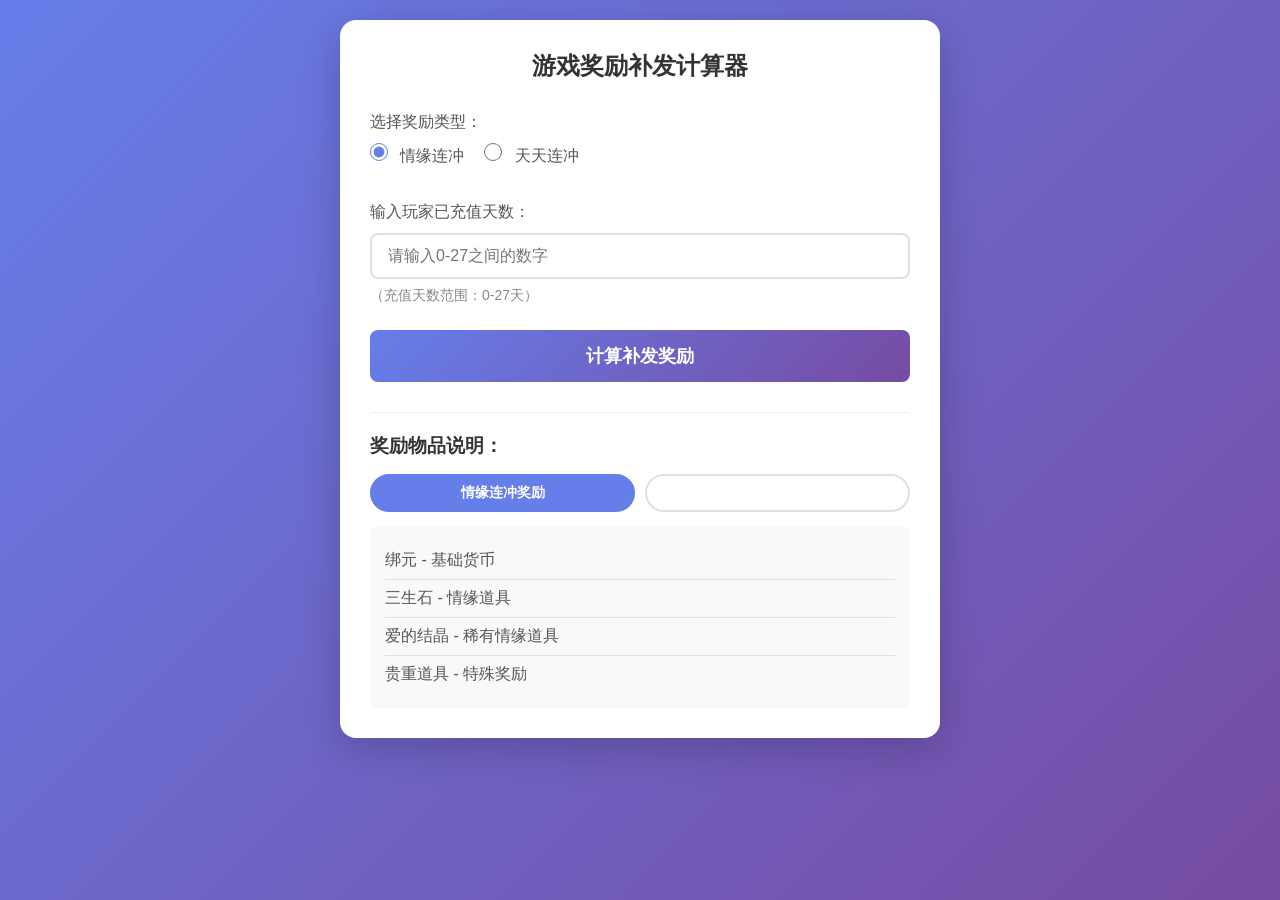
==== index.html @ abb4387f "Add files via upload" ====
<!DOCTYPE html>
<html lang="zh-CN">
<head>
    <meta charset="UTF-8">
    <meta name="viewport" content="width=device-width, initial-scale=1.0">
    <title>游戏奖励补发计算器</title>
    <link rel="stylesheet" href="style.css">
</head>
<body>
    <div class="container">
        <h1>游戏奖励补发计算器</h1>
        
        <div class="form-group">
            <label>选择奖励类型：</label>
            <div class="radio-group">
                <label class="radio-label">
                    <input type="radio" name="giftType" value="love" checked>
                    <span>情缘连冲</span>
                </label>
                <label class="radio-label">
                    <input type="radio" name="giftType" value="daily">
                    <span>天天连冲</span>
                </label>
            </div>
        </div>

        <div class="form-group">
            <label>输入玩家已充值天数：</label>
            <input type="number" id="chargeDay" min="0" max="27" placeholder="请输入0-27之间的数字">
            <span class="hint">（充值天数范围：0-27天）</span>
        </div>

        <button id="calculateBtn">计算补发奖励</button>

        <div class="result" id="result">
            <h3>补发奖励结果：</h3>
            <div id="resultContent"></div>
        </div>

        <div class="gift-box-info">
            <h3>奖励物品说明：</h3>
            <div class="info-tabs">
                <button class="tab-btn active" data-tab="love">情缘连冲奖励</button>
                <button class="tab-btn" data-tab="daily">天天连冲奖励</button>
            </div>
            <div class="tab-content" id="loveTab">
                <ul>
                    <li>绑元 - 基础货币</li>
                    <li>三生石 - 情缘道具</li>
                    <li>爱的结晶 - 稀有情缘道具</li>
                    <li>贵重道具 - 特殊奖励</li>
                </ul>
            </div>
            <div class="tab-content hidden" id="dailyTab">
                <ul>
                    <li>宝具精魄 - 装备材料</li>
                    <li>足迹升级丹 - 足迹升级道具</li>
                    <li>坐骑升级丹 - 坐骑升级道具</li>
                    <li>星辉装备箱 - 装备宝箱</li>
                    <li>贵重道具 - 特殊奖励</li>
                </ul>
            </div>
        </div>
    </div>

    <script src="script.js"></script>
</body>
</html>
---- style.css ----
* {
    margin: 0;
    padding: 0;
    box-sizing: border-box;
}

body {
    font-family: 'Segoe UI', Tahoma, Geneva, Verdana, sans-serif;
    background: linear-gradient(135deg, #667eea 0%, #764ba2 100%);
    min-height: 100vh;
    padding: 20px;
}

.container {
    max-width: 600px;
    margin: 0 auto;
    background: white;
    border-radius: 16px;
    padding: 30px;
    box-shadow: 0 10px 40px rgba(0, 0, 0, 0.2);
}

h1 {
    text-align: center;
    color: #333;
    margin-bottom: 30px;
    font-size: 24px;
}

.form-group {
    margin-bottom: 25px;
}

.form-group label {
    display: block;
    margin-bottom: 10px;
    color: #555;
    font-weight: 500;
}

.radio-group {
    display: flex;
    gap: 20px;
}

.radio-label {
    display: flex;
    align-items: center;
    cursor: pointer;
    font-size: 16px;
    color: #333;
}

.radio-label input[type="radio"] {
    margin-right: 8px;
    width: 18px;
    height: 18px;
    accent-color: #667eea;
}

input[type="number"] {
    width: 100%;
    padding: 12px 16px;
    border: 2px solid #e0e0e0;
    border-radius: 8px;
    font-size: 16px;
    transition: border-color 0.3s;
}

input[type="number"]:focus {
    outline: none;
    border-color: #667eea;
}

.hint {
    display: block;
    margin-top: 8px;
    color: #888;
    font-size: 14px;
}

button {
    width: 100%;
    padding: 14px;
    background: linear-gradient(135deg, #667eea 0%, #764ba2 100%);
    color: white;
    border: none;
    border-radius: 8px;
    font-size: 18px;
    font-weight: 600;
    cursor: pointer;
    transition: transform 0.2s, box-shadow 0.2s;
}

button:hover {
    transform: translateY(-2px);
    box-shadow: 0 5px 20px rgba(102, 126, 234, 0.4);
}

.result {
    margin-top: 30px;
    padding: 20px;
    background: #f8f9fa;
    border-radius: 12px;
    display: none;
}

.result h3 {
    color: #333;
    margin-bottom: 15px;
}

#resultContent {
    font-size: 16px;
    line-height: 1.8;
}

.gift-item {
    display: inline-block;
    background: linear-gradient(135deg, #667eea 0%, #764ba2 100%);
    color: white;
    padding: 8px 16px;
    border-radius: 20px;
    margin: 5px;
    font-size: 14px;
}

.gift-box-info {
    margin-top: 30px;
    padding-top: 20px;
    border-top: 1px solid #eee;
}

.gift-box-info h3 {
    color: #333;
    margin-bottom: 15px;
}

.info-tabs {
    display: flex;
    gap: 10px;
    margin-bottom: 15px;
}

.tab-btn {
    padding: 8px 20px;
    border: 2px solid #e0e0e0;
    background: white;
    border-radius: 20px;
    cursor: pointer;
    transition: all 0.3s;
    font-size: 14px;
}

.tab-btn.active {
    background: #667eea;
    color: white;
    border-color: #667eea;
}

.tab-content {
    background: #f8f9fa;
    padding: 15px;
    border-radius: 8px;
}

.tab-content.hidden {
    display: none;
}

.tab-content ul {
    list-style: none;
}

.tab-content li {
    padding: 8px 0;
    border-bottom: 1px solid #e0e0e0;
    color: #555;
}

.tab-content li:last-child {
    border-bottom: none;
}

.error-message {
    color: #e74c3c;
    margin-top: 10px;
    font-size: 14px;
}
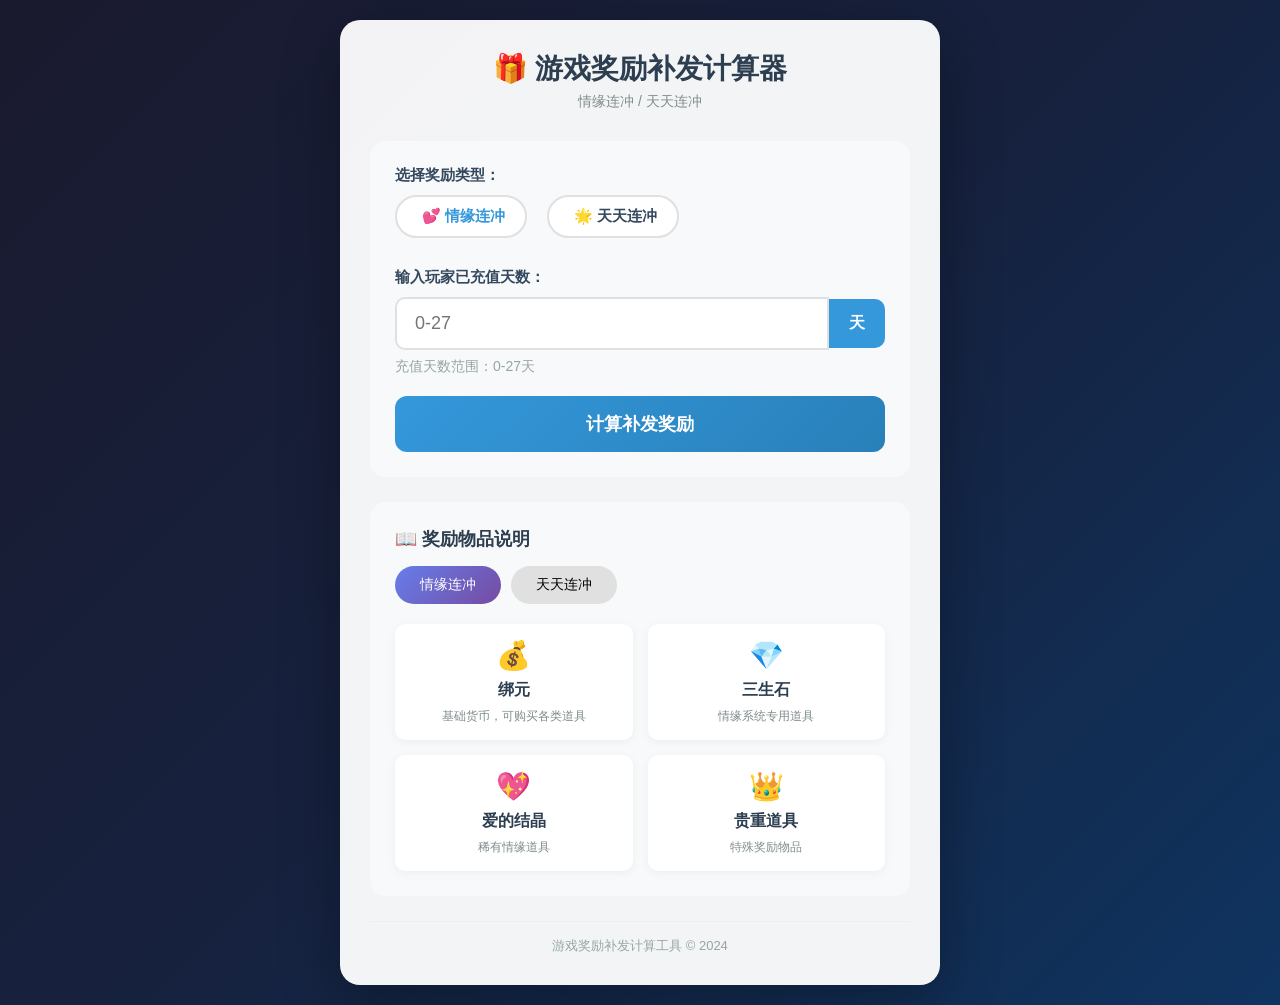
==== commit ec99e3db: "Add files via upload" ====
--- a/index.html
+++ b/index.html
@@ -8,59 +8,104 @@
 </head>
 <body>
     <div class="container">
-        <h1>游戏奖励补发计算器</h1>
-        
-        <div class="form-group">
-            <label>选择奖励类型：</label>
-            <div class="radio-group">
-                <label class="radio-label">
-                    <input type="radio" name="giftType" value="love" checked>
-                    <span>情缘连冲</span>
-                </label>
-                <label class="radio-label">
-                    <input type="radio" name="giftType" value="daily">
-                    <span>天天连冲</span>
-                </label>
+        <header>
+            <h1>🎁 游戏奖励补发计算器</h1>
+            <p class="subtitle">情缘连冲 / 天天连冲</p>
+        </header>
+
+        <div class="form-section">
+            <div class="form-group">
+                <label>选择奖励类型：</label>
+                <div class="radio-group">
+                    <label class="radio-label">
+                        <input type="radio" name="giftType" value="love" checked>
+                        <span>💕 情缘连冲</span>
+                    </label>
+                    <label class="radio-label">
+                        <input type="radio" name="giftType" value="daily">
+                        <span>🌟 天天连冲</span>
+                    </label>
+                </div>
+            </div>
+
+            <div class="form-group">
+                <label>输入玩家已充值天数：</label>
+                <div class="input-group">
+                    <input type="number" id="chargeDay" min="0" max="27" placeholder="0-27">
+                    <span class="input-unit">天</span>
+                </div>
+                <span class="hint">充值天数范围：0-27天</span>
+            </div>
+
+            <button id="calculateBtn" class="calculate-btn">计算补发奖励</button>
+        </div>
+
+        <div class="result-section" id="resultSection">
+            <h2>📋 补发奖励结果</h2>
+            <div id="resultContent" class="result-content"></div>
+            <div id="breakdown" class="breakdown"></div>
+        </div>
+
+        <div class="info-section">
+            <h2>📖 奖励物品说明</h2>
+            <div class="info-tabs">
+                <button class="tab-btn active" data-tab="love">情缘连冲</button>
+                <button class="tab-btn" data-tab="daily">天天连冲</button>
+            </div>
+            <div class="tab-content" id="loveTab">
+                <div class="gift-card">
+                    <span class="gift-icon">💰</span>
+                    <span class="gift-name">绑元</span>
+                    <span class="gift-desc">基础货币，可购买各类道具</span>
+                </div>
+                <div class="gift-card">
+                    <span class="gift-icon">💎</span>
+                    <span class="gift-name">三生石</span>
+                    <span class="gift-desc">情缘系统专用道具</span>
+                </div>
+                <div class="gift-card">
+                    <span class="gift-icon">💖</span>
+                    <span class="gift-name">爱的结晶</span>
+                    <span class="gift-desc">稀有情缘道具</span>
+                </div>
+                <div class="gift-card">
+                    <span class="gift-icon">👑</span>
+                    <span class="gift-name">贵重道具</span>
+                    <span class="gift-desc">特殊奖励物品</span>
+                </div>
+            </div>
+            <div class="tab-content hidden" id="dailyTab">
+                <div class="gift-card">
+                    <span class="gift-icon">⚔️</span>
+                    <span class="gift-name">宝具精魄</span>
+                    <span class="gift-desc">装备强化材料</span>
+                </div>
+                <div class="gift-card">
+                    <span class="gift-icon">👟</span>
+                    <span class="gift-name">足迹升级丹</span>
+                    <span class="gift-desc">足迹系统升级道具</span>
+                </div>
+                <div class="gift-card">
+                    <span class="gift-icon">🐴</span>
+                    <span class="gift-name">坐骑升级丹</span>
+                    <span class="gift-desc">坐骑系统升级道具</span>
+                </div>
+                <div class="gift-card">
+                    <span class="gift-icon">✨</span>
+                    <span class="gift-name">星辉装备箱</span>
+                    <span class="gift-desc">高品质装备宝箱</span>
+                </div>
+                <div class="gift-card">
+                    <span class="gift-icon">👑</span>
+                    <span class="gift-name">贵重道具</span>
+                    <span class="gift-desc">特殊奖励物品</span>
+                </div>
             </div>
         </div>
 
-        <div class="form-group">
-            <label>输入玩家已充值天数：</label>
-            <input type="number" id="chargeDay" min="0" max="27" placeholder="请输入0-27之间的数字">
-            <span class="hint">（充值天数范围：0-27天）</span>
-        </div>
-
-        <button id="calculateBtn">计算补发奖励</button>
-
-        <div class="result" id="result">
-            <h3>补发奖励结果：</h3>
-            <div id="resultContent"></div>
-        </div>
-
-        <div class="gift-box-info">
-            <h3>奖励物品说明：</h3>
-            <div class="info-tabs">
-                <button class="tab-btn active" data-tab="love">情缘连冲奖励</button>
-                <button class="tab-btn" data-tab="daily">天天连冲奖励</button>
-            </div>
-            <div class="tab-content" id="loveTab">
-                <ul>
-                    <li>绑元 - 基础货币</li>
-                    <li>三生石 - 情缘道具</li>
-                    <li>爱的结晶 - 稀有情缘道具</li>
-                    <li>贵重道具 - 特殊奖励</li>
-                </ul>
-            </div>
-            <div class="tab-content hidden" id="dailyTab">
-                <ul>
-                    <li>宝具精魄 - 装备材料</li>
-                    <li>足迹升级丹 - 足迹升级道具</li>
-                    <li>坐骑升级丹 - 坐骑升级道具</li>
-                    <li>星辉装备箱 - 装备宝箱</li>
-                    <li>贵重道具 - 特殊奖励</li>
-                </ul>
-            </div>
-        </div>
+        <footer>
+            <p>游戏奖励补发计算工具 © 2024</p>
+        </footer>
     </div>
 
     <script src="script.js"></script>
--- a/style.css
+++ b/style.css
@@ -6,7 +6,7 @@
 
 body {
     font-family: 'Segoe UI', Tahoma, Geneva, Verdana, sans-serif;
-    background: linear-gradient(135deg, #667eea 0%, #764ba2 100%);
+    background: linear-gradient(135deg, #1a1a2e 0%, #16213e 50%, #0f3460 100%);
     min-height: 100vh;
     padding: 20px;
 }
@@ -14,28 +14,45 @@
 .container {
     max-width: 600px;
     margin: 0 auto;
-    background: white;
-    border-radius: 16px;
+    background: rgba(255, 255, 255, 0.95);
+    border-radius: 20px;
     padding: 30px;
-    box-shadow: 0 10px 40px rgba(0, 0, 0, 0.2);
-}
-
-h1 {
+    box-shadow: 0 20px 60px rgba(0, 0, 0, 0.3);
+}
+
+header {
     text-align: center;
-    color: #333;
     margin-bottom: 30px;
-    font-size: 24px;
+}
+
+header h1 {
+    color: #2c3e50;
+    font-size: 28px;
+    margin-bottom: 5px;
+}
+
+.subtitle {
+    color: #7f8c8d;
+    font-size: 14px;
+}
+
+.form-section {
+    background: #f8f9fa;
+    padding: 25px;
+    border-radius: 15px;
+    margin-bottom: 25px;
 }
 
 .form-group {
-    margin-bottom: 25px;
+    margin-bottom: 20px;
 }
 
 .form-group label {
     display: block;
     margin-bottom: 10px;
-    color: #555;
-    font-weight: 500;
+    color: #34495e;
+    font-weight: 600;
+    font-size: 15px;
 }
 
 .radio-group {
@@ -48,142 +65,221 @@
     align-items: center;
     cursor: pointer;
     font-size: 16px;
-    color: #333;
+    color: #2c3e50;
+    padding: 10px 20px;
+    background: white;
+    border-radius: 25px;
+    border: 2px solid #e0e0e0;
+    transition: all 0.3s;
+}
+
+.radio-label:hover {
+    border-color: #3498db;
+    background: #ebf5fb;
 }
 
 .radio-label input[type="radio"] {
-    margin-right: 8px;
-    width: 18px;
-    height: 18px;
-    accent-color: #667eea;
+    display: none;
+}
+
+.radio-label span {
+    padding-left: 5px;
+}
+
+.radio-label input[type="radio"]:checked + span {
+    color: #3498db;
+    font-weight: 600;
+}
+
+.radio-label input[type="radio"]:checked {
+    border-color: #3498db;
+    background: #ebf5fb;
+}
+
+.input-group {
+    display: flex;
+    align-items: center;
 }
 
 input[type="number"] {
+    flex: 1;
+    padding: 14px 18px;
+    border: 2px solid #e0e0e0;
+    border-radius: 10px 0 0 10px;
+    font-size: 18px;
+    transition: border-color 0.3s;
+    outline: none;
+}
+
+input[type="number"]:focus {
+    border-color: #3498db;
+}
+
+.input-unit {
+    padding: 14px 20px;
+    background: #3498db;
+    color: white;
+    border-radius: 0 10px 10px 0;
+    font-weight: 600;
+}
+
+.hint {
+    display: block;
+    margin-top: 8px;
+    color: #95a5a6;
+    font-size: 14px;
+}
+
+.calculate-btn {
     width: 100%;
-    padding: 12px 16px;
-    border: 2px solid #e0e0e0;
-    border-radius: 8px;
-    font-size: 16px;
-    transition: border-color 0.3s;
-}
-
-input[type="number"]:focus {
-    outline: none;
-    border-color: #667eea;
-}
-
-.hint {
-    display: block;
-    margin-top: 8px;
-    color: #888;
-    font-size: 14px;
-}
-
-button {
-    width: 100%;
-    padding: 14px;
-    background: linear-gradient(135deg, #667eea 0%, #764ba2 100%);
+    padding: 16px;
+    background: linear-gradient(135deg, #3498db 0%, #2980b9 100%);
     color: white;
     border: none;
-    border-radius: 8px;
+    border-radius: 12px;
     font-size: 18px;
     font-weight: 600;
     cursor: pointer;
     transition: transform 0.2s, box-shadow 0.2s;
 }
 
-button:hover {
+.calculate-btn:hover {
     transform: translateY(-2px);
-    box-shadow: 0 5px 20px rgba(102, 126, 234, 0.4);
-}
-
-.result {
-    margin-top: 30px;
-    padding: 20px;
-    background: #f8f9fa;
-    border-radius: 12px;
+    box-shadow: 0 8px 25px rgba(52, 152, 219, 0.4);
+}
+
+.result-section {
+    background: linear-gradient(135deg, #667eea 0%, #764ba2 100%);
+    color: white;
+    padding: 25px;
+    border-radius: 15px;
+    margin-bottom: 25px;
     display: none;
 }
 
-.result h3 {
-    color: #333;
+.result-section h2 {
+    font-size: 20px;
     margin-bottom: 15px;
 }
 
-#resultContent {
+.result-content {
     font-size: 16px;
-    line-height: 1.8;
+    line-height: 2;
 }
 
 .gift-item {
     display: inline-block;
-    background: linear-gradient(135deg, #667eea 0%, #764ba2 100%);
-    color: white;
+    background: rgba(255, 255, 255, 0.2);
     padding: 8px 16px;
     border-radius: 20px;
     margin: 5px;
     font-size: 14px;
 }
 
-.gift-box-info {
-    margin-top: 30px;
-    padding-top: 20px;
-    border-top: 1px solid #eee;
-}
-
-.gift-box-info h3 {
-    color: #333;
+.breakdown {
+    margin-top: 20px;
+    padding-top: 15px;
+    border-top: 1px solid rgba(255, 255, 255, 0.3);
+    font-size: 13px;
+    color: rgba(255, 255, 255, 0.8);
+}
+
+.info-section {
+    background: #f8f9fa;
+    padding: 25px;
+    border-radius: 15px;
+    margin-bottom: 25px;
+}
+
+.info-section h2 {
+    color: #2c3e50;
+    font-size: 18px;
     margin-bottom: 15px;
 }
 
 .info-tabs {
     display: flex;
     gap: 10px;
-    margin-bottom: 15px;
+    margin-bottom: 20px;
 }
 
 .tab-btn {
-    padding: 8px 20px;
-    border: 2px solid #e0e0e0;
-    background: white;
+    padding: 10px 25px;
+    border: none;
+    background: #e0e0e0;
     border-radius: 20px;
     cursor: pointer;
+    font-size: 14px;
+    font-weight: 500;
     transition: all 0.3s;
-    font-size: 14px;
 }
 
 .tab-btn.active {
-    background: #667eea;
-    color: white;
-    border-color: #667eea;
+    background: linear-gradient(135deg, #667eea 0%, #764ba2 100%);
+    color: white;
 }
 
 .tab-content {
-    background: #f8f9fa;
-    padding: 15px;
-    border-radius: 8px;
+    display: grid;
+    grid-template-columns: 1fr 1fr;
+    gap: 15px;
 }
 
 .tab-content.hidden {
     display: none;
 }
 
-.tab-content ul {
-    list-style: none;
-}
-
-.tab-content li {
-    padding: 8px 0;
-    border-bottom: 1px solid #e0e0e0;
-    color: #555;
-}
-
-.tab-content li:last-child {
-    border-bottom: none;
+.gift-card {
+    background: white;
+    padding: 15px;
+    border-radius: 10px;
+    text-align: center;
+    box-shadow: 0 2px 10px rgba(0, 0, 0, 0.05);
+}
+
+.gift-icon {
+    font-size: 28px;
+    display: block;
+    margin-bottom: 8px;
+}
+
+.gift-name {
+    display: block;
+    font-weight: 600;
+    color: #2c3e50;
+    margin-bottom: 5px;
+}
+
+.gift-desc {
+    font-size: 12px;
+    color: #7f8c8d;
+}
+
+footer {
+    text-align: center;
+    color: #95a5a6;
+    font-size: 13px;
+    padding-top: 15px;
+    border-top: 1px solid #eee;
 }
 
 .error-message {
     color: #e74c3c;
+    font-size: 14px;
     margin-top: 10px;
-    font-size: 14px;
+}
+
+.success-animation {
+    animation: fadeInUp 0.5s ease-out;
+}
+
+@keyframes fadeInUp {
+    from {
+        opacity: 0;
+        transform: translateY(20px);
+    }
+    to {
+        opacity: 1;
+        transform: translateY(0);
+    }
 }
